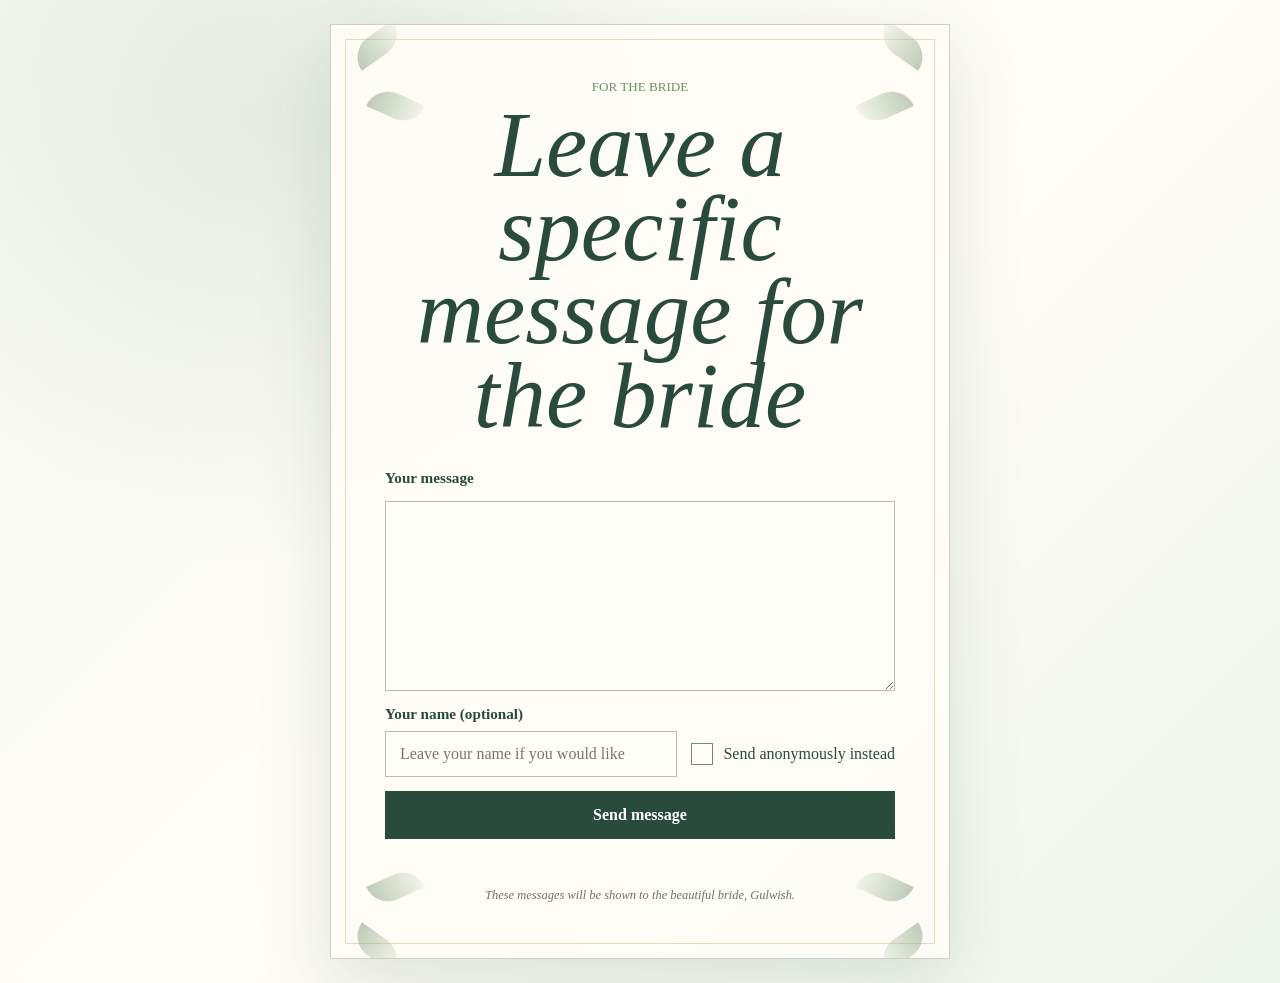
==== messages/index.html @ 37efc7a8 "Update clean bride reveal note wording" ====
<!doctype html>
<html lang="en">
  <head>
    <meta charset="utf-8">
    <meta name="viewport" content="width=device-width, initial-scale=1">
    <title>Leave a Message for the Bride</title>
    <link rel="stylesheet" href="../messages.css?v=20260630e">
  </head>
  <body>
    <main class="page-shell">
      <section class="message-panel" aria-label="Bride message form">
        <div class="leaf leaf-top-left" aria-hidden="true"></div>
        <div class="leaf leaf-top-right" aria-hidden="true"></div>
        <div class="leaf leaf-bottom-left" aria-hidden="true"></div>
        <div class="leaf leaf-bottom-right" aria-hidden="true"></div>

        <p class="kicker">For the bride</p>
        <h1>Leave a specific message for the bride</h1>

        <form id="messageForm" class="message-form">
          <label class="field-label" for="message">Your message</label>
          <textarea id="message" name="message" maxlength="1500" required></textarea>

          <div class="name-choice-row">
            <div class="name-group">
              <label class="field-label" for="name">Your name (optional)</label>
              <input id="name" name="name" type="text" maxlength="80" autocomplete="name" placeholder="Leave your name if you would like">
            </div>

            <label class="toggle-row">
              <input id="anonymous" name="anonymous" type="checkbox">
              <span class="checkmark" aria-hidden="true"></span>
              <span>Send anonymously instead</span>
            </label>
          </div>

          <button id="submitButton" type="submit">Send message</button>
          <p id="status" class="status" role="status" aria-live="polite"></p>
          <p class="reveal-note">These messages will be shown to the beautiful bride, Gulwish.</p>
        </form>
      </section>
    </main>

    <script>window.MESSAGES_CONFIG = { GOOGLE_SCRIPT_URL: "https://script.google.com/macros/s/AKfycbzR0C3f7CD_k56DmHD6vDjOwSdDDGbOG5ZdrrQ94lF_8BxwGDfL5MnVBjAroQpxLgRU8g/exec" };</script>
    <script src="../messages.js?v=20260630c"></script>
  </body>
</html>
---- messages.css ----
:root {
  --green: #284b3b;
  --leaf: #6f8f68;
  --sage: #dfe9d8;
  --cream: #fffdf7;
  --gold: #c7a76b;
  --ink: #23342a;
  --muted: #687568;
}

* {
  box-sizing: border-box;
}

body {
  margin: 0;
  min-height: 100vh;
  color: var(--ink);
  background:
    radial-gradient(circle at 20% 12%, rgba(111, 143, 104, 0.14), transparent 28rem),
    linear-gradient(135deg, #f7faf3 0%, #fffdf7 52%, #eef5eb 100%);
  font-family: Georgia, "Times New Roman", serif;
}

.page-shell {
  min-height: 100vh;
  display: grid;
  place-items: center;
  padding: 24px;
}

.message-panel {
  position: relative;
  width: min(620px, 100%);
  padding: clamp(28px, 6vw, 54px);
  border: 1px solid rgba(111, 143, 104, 0.38);
  background: rgba(255, 253, 247, 0.92);
  box-shadow: 0 24px 70px rgba(40, 75, 59, 0.14);
  overflow: hidden;
}

.message-panel::before {
  content: "";
  position: absolute;
  inset: 14px;
  border: 1px solid rgba(199, 167, 107, 0.42);
  pointer-events: none;
}

.kicker {
  margin: 0 0 8px;
  color: var(--leaf);
  font-size: 0.82rem;
  letter-spacing: 0;
  text-align: center;
  text-transform: uppercase;
}

h1 {
  position: relative;
  z-index: 1;
  max-width: 560px;
  margin: 0 auto 32px;
  color: var(--green);
  font-family: "Brush Script MT", "Segoe Script", "Snell Roundhand", cursive;
  font-size: clamp(3rem, 10vw, 5.8rem);
  font-style: italic;
  font-weight: 400;
  line-height: 0.9;
  text-align: center;
}

.message-form {
  position: relative;
  z-index: 1;
  display: grid;
  gap: 14px;
}

.field-label {
  color: var(--green);
  font-size: 0.95rem;
  font-weight: 700;
}

textarea,
input[type="text"] {
  width: 100%;
  border: 1px solid rgba(111, 143, 104, 0.55);
  background: #fffef9;
  color: var(--ink);
  font: 1rem/1.5 Georgia, "Times New Roman", serif;
  outline: none;
}

textarea {
  min-height: 190px;
  padding: 16px;
  resize: vertical;
}

input[type="text"] {
  height: 46px;
  padding: 0 14px;
}

input[type="text"]:disabled {
  color: var(--muted);
  background: rgba(223, 233, 216, 0.36);
}

textarea:focus,
input[type="text"]:focus {
  border-color: var(--green);
  box-shadow: 0 0 0 3px rgba(111, 143, 104, 0.18);
}

.name-choice-row {
  display: grid;
  grid-template-columns: minmax(0, 1fr) auto;
  gap: 14px;
  align-items: end;
}

.name-group {
  display: grid;
  gap: 8px;
}

.toggle-row {
  display: flex;
  align-items: center;
  gap: 10px;
  min-height: 46px;
  width: fit-content;
  color: var(--green);
  cursor: pointer;
  user-select: none;
  white-space: nowrap;
}

.toggle-row input {
  position: absolute;
  opacity: 0;
}

.checkmark {
  display: grid;
  place-items: center;
  flex: 0 0 auto;
  width: 22px;
  height: 22px;
  border: 1px solid var(--leaf);
  background: #fffef9;
}

.checkmark::after {
  content: "";
  width: 10px;
  height: 6px;
  border-left: 2px solid #fff;
  border-bottom: 2px solid #fff;
  transform: rotate(-45deg) translateY(-1px);
  opacity: 0;
}

.toggle-row input:checked + .checkmark {
  background: var(--green);
  border-color: var(--green);
}

.toggle-row input:checked + .checkmark::after {
  opacity: 1;
}

.hidden {
  display: none;
}

button {
  height: 48px;
  border: 0;
  background: var(--green);
  color: #fff;
  font: 700 1rem/1 Georgia, "Times New Roman", serif;
  cursor: pointer;
}

button:disabled {
  cursor: wait;
  opacity: 0.7;
}

.status {
  min-height: 24px;
  margin: 0;
  color: var(--muted);
  text-align: center;
}

.reveal-note {
  max-width: 440px;
  margin: -4px auto 0;
  color: var(--muted);
  font-size: 0.78rem;
  font-style: italic;
  line-height: 1.35;
  text-align: center;
}

.leaf {
  position: absolute;
  width: 118px;
  height: 118px;
  opacity: 0.55;
  pointer-events: none;
}

.leaf::before,
.leaf::after {
  content: "";
  position: absolute;
  width: 54px;
  height: 24px;
  border-radius: 54px 0;
  background: linear-gradient(90deg, rgba(111, 143, 104, 0.8), rgba(223, 233, 216, 0.65));
  transform-origin: 0 50%;
}

.leaf::before {
  transform: rotate(-35deg);
}

.leaf::after {
  top: 34px;
  left: 16px;
  transform: rotate(24deg);
}

.leaf-top-left {
  top: 24px;
  left: 24px;
}

.leaf-top-right {
  top: 24px;
  right: 24px;
  transform: scaleX(-1);
}

.leaf-bottom-left {
  bottom: 14px;
  left: 24px;
  transform: scaleY(-1);
}

.leaf-bottom-right {
  right: 24px;
  bottom: 14px;
  transform: scale(-1);
}

@media (max-width: 620px) {
  .name-choice-row {
    grid-template-columns: 1fr;
    align-items: stretch;
  }

  .toggle-row {
    min-height: auto;
    white-space: normal;
  }
}

@media (max-width: 520px) {
  .page-shell {
    padding: 12px;
  }

  .message-panel {
    min-height: calc(100vh - 24px);
    display: grid;
    align-content: center;
  }

  h1 {
    font-size: clamp(3.25rem, 14vw, 4.6rem);
  }

  .leaf {
    width: 82px;
    height: 82px;
  }
}
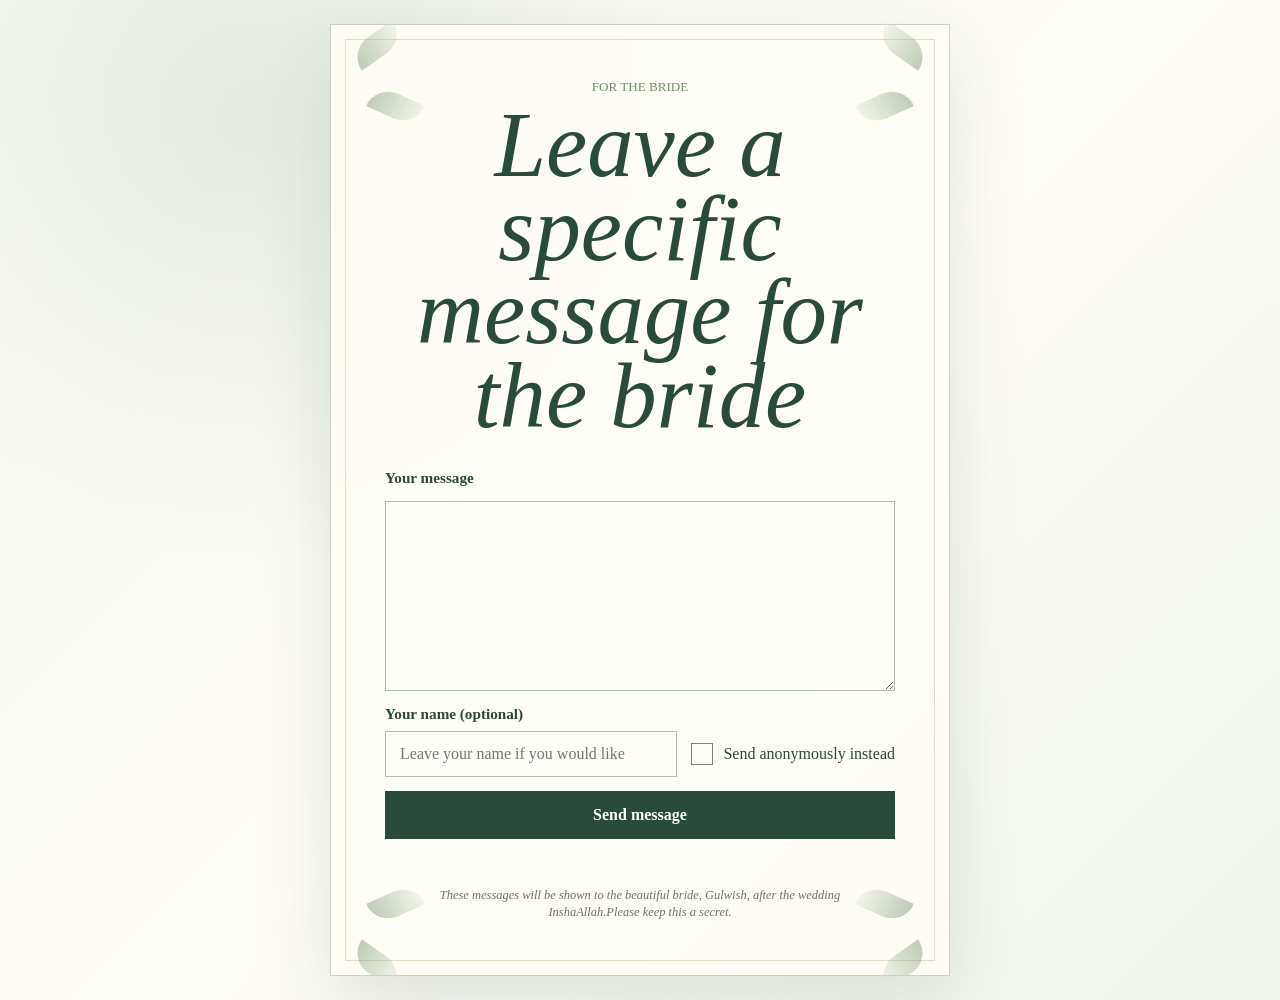
==== commit 78dfbd88: "Restore full clean bride reveal note" ====
--- a/messages/index.html
+++ b/messages/index.html
@@ -4,7 +4,7 @@
     <meta charset="utf-8">
     <meta name="viewport" content="width=device-width, initial-scale=1">
     <title>Leave a Message for the Bride</title>
-    <link rel="stylesheet" href="../messages.css?v=20260630e">
+    <link rel="stylesheet" href="../messages.css?v=20260630f">
   </head>
   <body>
     <main class="page-shell">
@@ -36,7 +36,7 @@
 
           <button id="submitButton" type="submit">Send message</button>
           <p id="status" class="status" role="status" aria-live="polite"></p>
-          <p class="reveal-note">These messages will be shown to the beautiful bride, Gulwish.</p>
+          <p class="reveal-note">These messages will be shown to the beautiful bride, Gulwish, after the wedding InshaAllah.<span>Please keep this a secret.</span></p>
         </form>
       </section>
     </main>
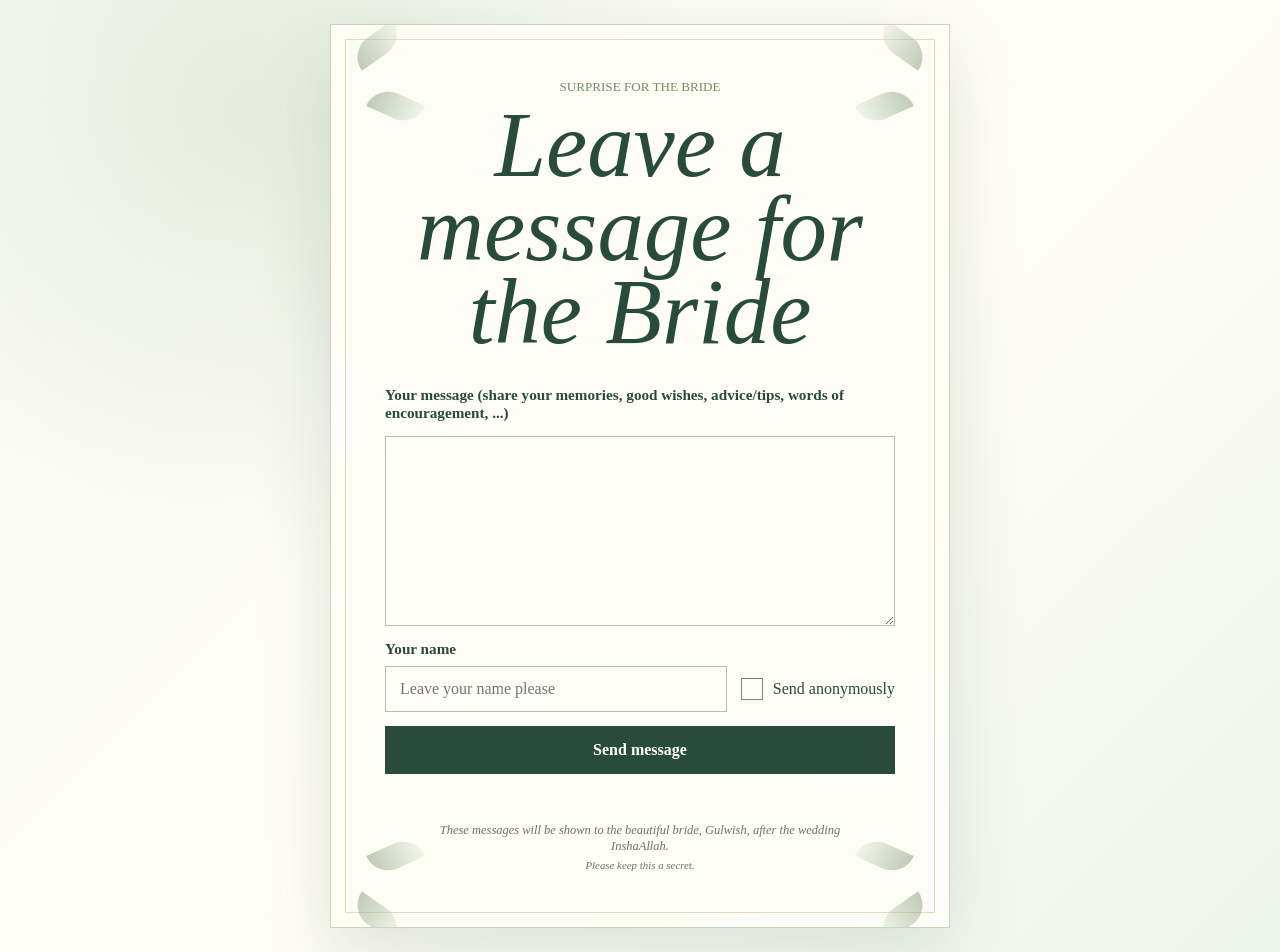
==== commit f087fcf7: "Update clean bride message form wording" ====
--- a/messages/index.html
+++ b/messages/index.html
@@ -3,8 +3,8 @@
   <head>
     <meta charset="utf-8">
     <meta name="viewport" content="width=device-width, initial-scale=1">
-    <title>Leave a Message for the Bride</title>
-    <link rel="stylesheet" href="../messages.css?v=20260630f">
+    <title>Surprise For the Bride</title>
+    <link rel="stylesheet" href="../messages.css?v=20260630g">
   </head>
   <body>
     <main class="page-shell">
@@ -14,23 +14,23 @@
         <div class="leaf leaf-bottom-left" aria-hidden="true"></div>
         <div class="leaf leaf-bottom-right" aria-hidden="true"></div>
 
-        <p class="kicker">For the bride</p>
-        <h1>Leave a specific message for the bride</h1>
+        <p class="kicker">SURPRISE FOR THE BRIDE</p>
+        <h1>Leave a message for the Bride</h1>
 
         <form id="messageForm" class="message-form">
-          <label class="field-label" for="message">Your message</label>
+          <label class="field-label" for="message">Your message <span>(share your memories, good wishes, advice/tips, words of encouragement, ...)</span></label>
           <textarea id="message" name="message" maxlength="1500" required></textarea>
 
           <div class="name-choice-row">
             <div class="name-group">
-              <label class="field-label" for="name">Your name (optional)</label>
-              <input id="name" name="name" type="text" maxlength="80" autocomplete="name" placeholder="Leave your name if you would like">
+              <label class="field-label" for="name">Your name</label>
+              <input id="name" name="name" type="text" maxlength="80" autocomplete="name" placeholder="Leave your name please">
             </div>
 
             <label class="toggle-row">
               <input id="anonymous" name="anonymous" type="checkbox">
               <span class="checkmark" aria-hidden="true"></span>
-              <span>Send anonymously instead</span>
+              <span>Send anonymously</span>
             </label>
           </div>
 
@@ -42,6 +42,6 @@
     </main>
 
     <script>window.MESSAGES_CONFIG = { GOOGLE_SCRIPT_URL: "https://script.google.com/macros/s/AKfycbzR0C3f7CD_k56DmHD6vDjOwSdDDGbOG5ZdrrQ94lF_8BxwGDfL5MnVBjAroQpxLgRU8g/exec" };</script>
-    <script src="../messages.js?v=20260630c"></script>
+    <script src="../messages.js?v=20260630g"></script>
   </body>
 </html>
--- a/messages.css
+++ b/messages.css
@@ -199,13 +199,20 @@
 }
 
 .reveal-note {
-  max-width: 440px;
+  max-width: 460px;
   margin: -4px auto 0;
   color: var(--muted);
   font-size: 0.78rem;
   font-style: italic;
   line-height: 1.35;
   text-align: center;
+}
+
+.reveal-note span {
+  display: block;
+  margin-top: 3px;
+  font-size: 0.68rem;
+  font-style: italic;
 }
 
 .leaf {
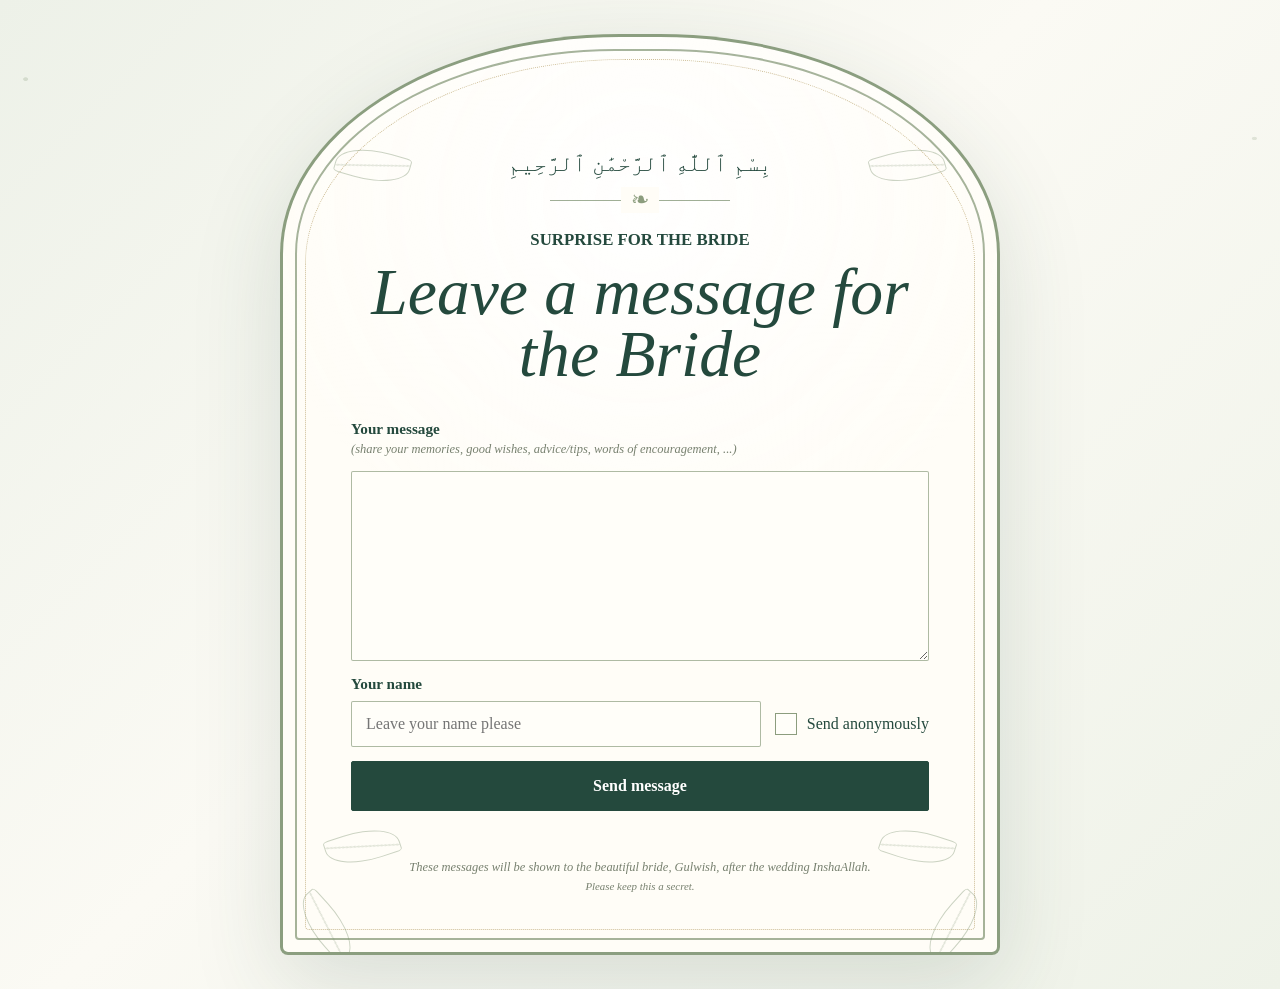
==== commit 3ad6542a: "Add wedding card header to clean messages URL" ====
--- a/messages/index.html
+++ b/messages/index.html
@@ -4,7 +4,7 @@
     <meta charset="utf-8">
     <meta name="viewport" content="width=device-width, initial-scale=1">
     <title>Surprise For the Bride</title>
-    <link rel="stylesheet" href="../messages.css?v=20260630g">
+    <link rel="stylesheet" href="../messages.css?v=20260701a">
   </head>
   <body>
     <main class="page-shell">
@@ -14,6 +14,8 @@
         <div class="leaf leaf-bottom-left" aria-hidden="true"></div>
         <div class="leaf leaf-bottom-right" aria-hidden="true"></div>
 
+        <p class="bismillah">بِسْمِ ٱللَّٰهِ ٱلرَّحْمَٰنِ ٱلرَّحِيمِ</p>
+        <div class="ornament-line" aria-hidden="true"></div>
         <p class="kicker">SURPRISE FOR THE BRIDE</p>
         <h1>Leave a message for the Bride</h1>
 
--- a/messages.css
+++ b/messages.css
@@ -1,11 +1,12 @@
 :root {
-  --green: #284b3b;
-  --leaf: #6f8f68;
-  --sage: #dfe9d8;
+  --green: #24493d;
+  --leaf: #8c9d7e;
+  --sage: #dfe6d8;
   --cream: #fffdf7;
-  --gold: #c7a76b;
-  --ink: #23342a;
-  --muted: #687568;
+  --paper: #faf8f0;
+  --gold: #c8b78c;
+  --ink: #203b32;
+  --muted: #77806f;
 }
 
 * {
@@ -16,9 +17,11 @@
   margin: 0;
   min-height: 100vh;
   color: var(--ink);
-  background:
-    radial-gradient(circle at 20% 12%, rgba(111, 143, 104, 0.14), transparent 28rem),
-    linear-gradient(135deg, #f7faf3 0%, #fffdf7 52%, #eef5eb 100%);
+  background-color: #f2f3eb;
+  background-image:
+    radial-gradient(ellipse at 2% 8%, rgba(124, 145, 111, 0.23) 0 2px, transparent 3px),
+    radial-gradient(ellipse at 98% 14%, rgba(124, 145, 111, 0.2) 0 2px, transparent 3px),
+    linear-gradient(135deg, #edf1e8 0%, #fbfaf4 46%, #eef2e8 100%);
   font-family: Georgia, "Times New Roman", serif;
 }
 
@@ -26,31 +29,88 @@
   min-height: 100vh;
   display: grid;
   place-items: center;
-  padding: 24px;
+  padding: 34px 24px;
+  overflow: hidden;
 }
 
 .message-panel {
   position: relative;
-  width: min(620px, 100%);
-  padding: clamp(28px, 6vw, 54px);
-  border: 1px solid rgba(111, 143, 104, 0.38);
-  background: rgba(255, 253, 247, 0.92);
-  box-shadow: 0 24px 70px rgba(40, 75, 59, 0.14);
+  width: min(720px, 100%);
+  padding: 112px 68px 58px;
+  border: 3px solid rgba(124, 145, 111, 0.88);
+  border-radius: 340px 340px 8px 8px / 220px 220px 8px 8px;
+  background:
+    radial-gradient(circle at 50% 18%, rgba(255, 255, 255, 0.92), transparent 24rem),
+    rgba(255, 253, 247, 0.97);
+  box-shadow: 0 28px 90px rgba(40, 75, 59, 0.15);
   overflow: hidden;
 }
 
+.message-panel::before,
+.message-panel::after {
+  content: "";
+  position: absolute;
+  pointer-events: none;
+  border-radius: 320px 320px 4px 4px / 205px 205px 4px 4px;
+}
+
 .message-panel::before {
+  inset: 12px;
+  border: 2px solid rgba(124, 145, 111, 0.68);
+}
+
+.message-panel::after {
+  inset: 22px;
+  border: 1px dotted rgba(200, 183, 140, 0.9);
+}
+
+.bismillah {
+  position: relative;
+  z-index: 2;
+  margin: 0 auto 13px;
+  color: var(--green);
+  font-family: "Times New Roman", serif;
+  font-size: 1.35rem;
+  line-height: 1.4;
+  text-align: center;
+}
+
+.ornament-line {
+  position: relative;
+  z-index: 2;
+  width: 180px;
+  height: 18px;
+  margin: 0 auto 20px;
+}
+
+.ornament-line::before {
   content: "";
   position: absolute;
-  inset: 14px;
-  border: 1px solid rgba(199, 167, 107, 0.42);
-  pointer-events: none;
+  top: 8px;
+  left: 0;
+  right: 0;
+  border-top: 1px solid rgba(124, 145, 111, 0.72);
+}
+
+.ornament-line::after {
+  content: "❧";
+  position: absolute;
+  top: -5px;
+  left: 50%;
+  padding: 0 10px;
+  color: var(--leaf);
+  background: var(--cream);
+  font-size: 1.35rem;
+  transform: translateX(-50%);
 }
 
 .kicker {
-  margin: 0 0 8px;
-  color: var(--leaf);
-  font-size: 0.82rem;
+  position: relative;
+  z-index: 2;
+  margin: 0 0 12px;
+  color: var(--green);
+  font-size: 1.05rem;
+  font-weight: 700;
   letter-spacing: 0;
   text-align: center;
   text-transform: uppercase;
@@ -58,21 +118,21 @@
 
 h1 {
   position: relative;
-  z-index: 1;
+  z-index: 2;
   max-width: 560px;
-  margin: 0 auto 32px;
+  margin: 0 auto 34px;
   color: var(--green);
   font-family: "Brush Script MT", "Segoe Script", "Snell Roundhand", cursive;
-  font-size: clamp(3rem, 10vw, 5.8rem);
+  font-size: 4.1rem;
   font-style: italic;
   font-weight: 400;
-  line-height: 0.9;
+  line-height: 0.94;
   text-align: center;
 }
 
 .message-form {
   position: relative;
-  z-index: 1;
+  z-index: 2;
   display: grid;
   gap: 14px;
 }
@@ -81,13 +141,24 @@
   color: var(--green);
   font-size: 0.95rem;
   font-weight: 700;
+}
+
+.field-label span {
+  display: block;
+  margin-top: 3px;
+  color: var(--muted);
+  font-size: 0.78rem;
+  font-style: italic;
+  font-weight: 400;
+  line-height: 1.35;
 }
 
 textarea,
 input[type="text"] {
   width: 100%;
-  border: 1px solid rgba(111, 143, 104, 0.55);
-  background: #fffef9;
+  border: 1px solid rgba(124, 145, 111, 0.62);
+  border-radius: 2px;
+  background: rgba(255, 254, 249, 0.96);
   color: var(--ink);
   font: 1rem/1.5 Georgia, "Times New Roman", serif;
   outline: none;
@@ -106,13 +177,13 @@
 
 input[type="text"]:disabled {
   color: var(--muted);
-  background: rgba(223, 233, 216, 0.36);
+  background: rgba(223, 230, 216, 0.5);
 }
 
 textarea:focus,
 input[type="text"]:focus {
   border-color: var(--green);
-  box-shadow: 0 0 0 3px rgba(111, 143, 104, 0.18);
+  box-shadow: 0 0 0 3px rgba(124, 145, 111, 0.18);
 }
 
 .name-choice-row {
@@ -178,14 +249,19 @@
 }
 
 button {
-  height: 48px;
-  border: 0;
+  height: 50px;
+  border: 1px solid var(--green);
+  border-radius: 2px;
   background: var(--green);
   color: #fff;
   font: 700 1rem/1 Georgia, "Times New Roman", serif;
   cursor: pointer;
 }
 
+button:hover {
+  background: #315b4c;
+}
+
 button:disabled {
   cursor: wait;
   opacity: 0.7;
@@ -194,12 +270,13 @@
 .status {
   min-height: 24px;
   margin: 0;
-  color: var(--muted);
+  color: var(--green);
+  font-style: italic;
   text-align: center;
 }
 
 .reveal-note {
-  max-width: 460px;
+  max-width: 470px;
   margin: -4px auto 0;
   color: var(--muted);
   font-size: 0.78rem;
@@ -212,14 +289,14 @@
   display: block;
   margin-top: 3px;
   font-size: 0.68rem;
-  font-style: italic;
 }
 
 .leaf {
   position: absolute;
-  width: 118px;
-  height: 118px;
-  opacity: 0.55;
+  z-index: 1;
+  width: 150px;
+  height: 150px;
+  opacity: 0.46;
   pointer-events: none;
 }
 
@@ -227,47 +304,59 @@
 .leaf::after {
   content: "";
   position: absolute;
-  width: 54px;
-  height: 24px;
-  border-radius: 54px 0;
-  background: linear-gradient(90deg, rgba(111, 143, 104, 0.8), rgba(223, 233, 216, 0.65));
+  width: 72px;
+  height: 30px;
+  border: 1px solid rgba(124, 145, 111, 0.85);
+  border-radius: 70% 8% 70% 8%;
+  background:
+    linear-gradient(165deg, transparent 48%, rgba(124, 145, 111, 0.5) 49% 51%, transparent 52%);
   transform-origin: 0 50%;
 }
 
 .leaf::before {
-  transform: rotate(-35deg);
+  transform: rotate(-38deg);
 }
 
 .leaf::after {
-  top: 34px;
-  left: 16px;
-  transform: rotate(24deg);
+  top: 44px;
+  left: 18px;
+  transform: rotate(28deg);
 }
 
 .leaf-top-left {
-  top: 24px;
-  left: 24px;
+  top: 46px;
+  left: 38px;
+  transform: rotate(-12deg);
 }
 
 .leaf-top-right {
-  top: 24px;
-  right: 24px;
-  transform: scaleX(-1);
+  top: 46px;
+  right: 38px;
+  transform: scaleX(-1) rotate(-12deg);
 }
 
 .leaf-bottom-left {
-  bottom: 14px;
-  left: 24px;
-  transform: scaleY(-1);
+  bottom: 24px;
+  left: 28px;
+  transform: scaleY(-1) rotate(-10deg);
 }
 
 .leaf-bottom-right {
-  right: 24px;
-  bottom: 14px;
-  transform: scale(-1);
-}
-
-@media (max-width: 620px) {
+  right: 28px;
+  bottom: 24px;
+  transform: scale(-1) rotate(-10deg);
+}
+
+@media (max-width: 720px) {
+  .page-shell {
+    padding: 16px;
+  }
+
+  .message-panel {
+    padding: 96px 42px 52px;
+    border-radius: 300px 300px 8px 8px / 185px 185px 8px 8px;
+  }
+
   .name-choice-row {
     grid-template-columns: 1fr;
     align-items: stretch;
@@ -277,25 +366,60 @@
     min-height: auto;
     white-space: normal;
   }
+
+  h1 {
+    font-size: 3.5rem;
+  }
 }
 
 @media (max-width: 520px) {
   .page-shell {
-    padding: 12px;
+    padding: 8px;
   }
 
   .message-panel {
-    min-height: calc(100vh - 24px);
-    display: grid;
-    align-content: center;
+    min-height: calc(100vh - 16px);
+    padding: 78px 28px 42px;
+    border-radius: 230px 230px 6px 6px / 150px 150px 6px 6px;
+  }
+
+  .message-panel::before {
+    inset: 9px;
+  }
+
+  .message-panel::after {
+    inset: 17px;
+  }
+
+  .bismillah {
+    font-size: 1.08rem;
+  }
+
+  .ornament-line {
+    width: 140px;
+    margin-bottom: 16px;
+  }
+
+  .kicker {
+    font-size: 0.88rem;
   }
 
   h1 {
-    font-size: clamp(3.25rem, 14vw, 4.6rem);
+    font-size: 3rem;
   }
 
   .leaf {
-    width: 82px;
-    height: 82px;
-  }
-}
+    width: 94px;
+    height: 94px;
+  }
+
+  .leaf-top-left {
+    top: 34px;
+    left: 18px;
+  }
+
+  .leaf-top-right {
+    top: 34px;
+    right: 18px;
+  }
+}
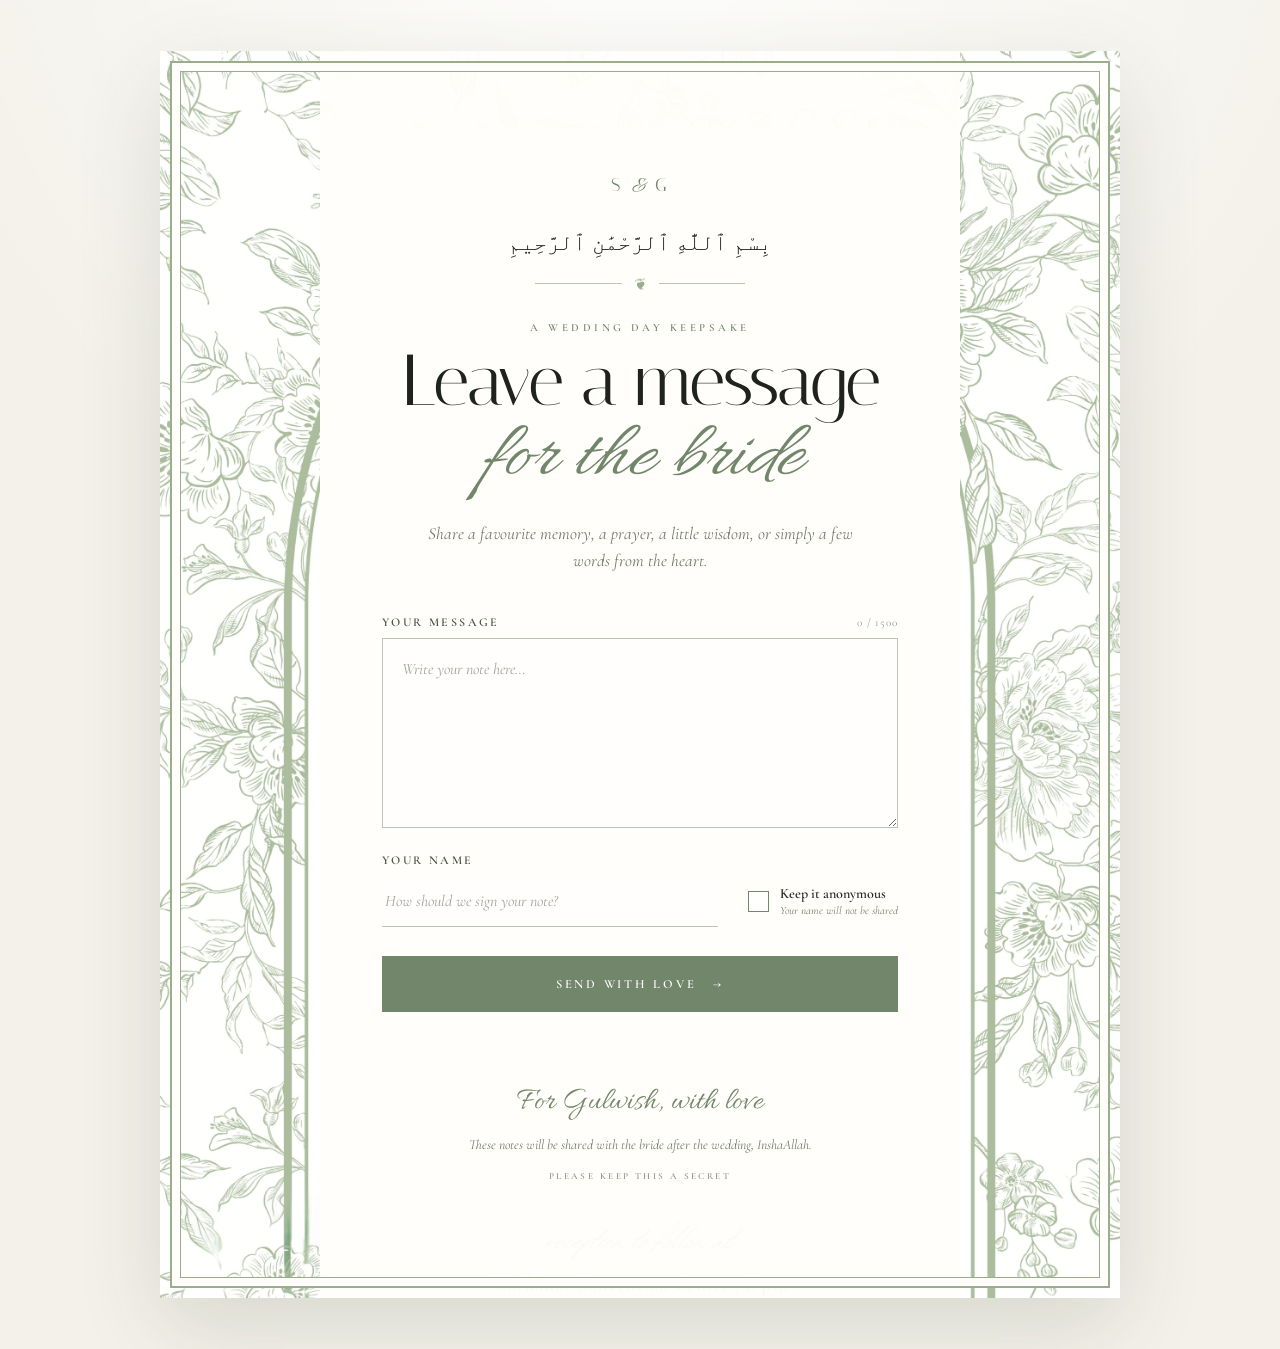
==== commit 81019b0f: "Redesign bride message page to match Nikkah invitation" ====
--- a/messages/index.html
+++ b/messages/index.html
@@ -3,47 +3,62 @@
   <head>
     <meta charset="utf-8">
     <meta name="viewport" content="width=device-width, initial-scale=1">
-    <title>Surprise For the Bride</title>
-    <link rel="stylesheet" href="../messages.css?v=20260701a">
+    <meta name="theme-color" content="#f7f5ee">
+    <title>Leave a Message for the Bride</title>
+    <link rel="preconnect" href="https://fonts.googleapis.com">
+    <link rel="preconnect" href="https://fonts.gstatic.com" crossorigin>
+    <link href="https://fonts.googleapis.com/css2?family=Allura&family=Cormorant+Garamond:ital,wght@0,400;0,500;0,600;1,400;1,500&family=Italiana&display=swap" rel="stylesheet">
+    <link rel="stylesheet" href="../messages.css?v=20260820a">
   </head>
   <body>
     <main class="page-shell">
-      <section class="message-panel" aria-label="Bride message form">
-        <div class="leaf leaf-top-left" aria-hidden="true"></div>
-        <div class="leaf leaf-top-right" aria-hidden="true"></div>
-        <div class="leaf leaf-bottom-left" aria-hidden="true"></div>
-        <div class="leaf leaf-bottom-right" aria-hidden="true"></div>
+      <section class="stationery" aria-label="Bride message form">
+        <div class="stationery-inner">
+          <header class="invitation-header">
+            <p class="monogram" aria-label="Shaheer and Gulwish"><span>S</span><i>&amp;</i><span>G</span></p>
+            <p class="bismillah" lang="ar" dir="rtl">بِسْمِ ٱللَّٰهِ ٱلرَّحْمَٰنِ ٱلرَّحِيمِ</p>
+            <div class="botanical-rule" aria-hidden="true"><span>❦</span></div>
+            <p class="kicker">A WEDDING DAY KEEPSAKE</p>
+            <h1><span>Leave a message</span><em>for the bride</em></h1>
+            <p class="introduction">Share a favourite memory, a prayer, a little wisdom, or simply a few words from the heart.</p>
+          </header>
 
-        <p class="bismillah">بِسْمِ ٱللَّٰهِ ٱلرَّحْمَٰنِ ٱلرَّحِيمِ</p>
-        <div class="ornament-line" aria-hidden="true"></div>
-        <p class="kicker">SURPRISE FOR THE BRIDE</p>
-        <h1>Leave a message for the Bride</h1>
-
-        <form id="messageForm" class="message-form">
-          <label class="field-label" for="message">Your message <span>(share your memories, good wishes, advice/tips, words of encouragement, ...)</span></label>
-          <textarea id="message" name="message" maxlength="1500" required></textarea>
-
-          <div class="name-choice-row">
-            <div class="name-group">
-              <label class="field-label" for="name">Your name</label>
-              <input id="name" name="name" type="text" maxlength="80" autocomplete="name" placeholder="Leave your name please">
+          <form id="messageForm" class="message-form">
+            <div class="field-group message-field">
+              <div class="label-row">
+                <label for="message">Your message</label>
+                <span id="messageCount" class="character-count" aria-live="polite">0 / 1500</span>
+              </div>
+              <textarea id="message" name="message" maxlength="1500" placeholder="Write your note here…" required></textarea>
             </div>
 
-            <label class="toggle-row">
-              <input id="anonymous" name="anonymous" type="checkbox">
-              <span class="checkmark" aria-hidden="true"></span>
-              <span>Send anonymously</span>
-            </label>
-          </div>
+            <div class="identity-row">
+              <div class="field-group name-group">
+                <label for="name">Your name</label>
+                <input id="name" name="name" type="text" maxlength="80" autocomplete="name" placeholder="How should we sign your note?">
+              </div>
 
-          <button id="submitButton" type="submit">Send message</button>
-          <p id="status" class="status" role="status" aria-live="polite"></p>
-          <p class="reveal-note">These messages will be shown to the beautiful bride, Gulwish, after the wedding InshaAllah.<span>Please keep this a secret.</span></p>
-        </form>
+              <label class="anonymous-choice">
+                <input id="anonymous" name="anonymous" type="checkbox">
+                <span class="checkmark" aria-hidden="true"></span>
+                <span class="anonymous-copy"><strong>Keep it anonymous</strong><small>Your name will not be shared</small></span>
+              </label>
+            </div>
+
+            <button id="submitButton" type="submit"><span>Send with love</span><span aria-hidden="true">→</span></button>
+            <p id="status" class="status" role="status" aria-live="polite"></p>
+          </form>
+
+          <footer class="invitation-footer">
+            <p class="sign-off">For Gulwish, with love</p>
+            <p>These notes will be shared with the bride after the wedding, InshaAllah.</p>
+            <p class="secret-note">PLEASE KEEP THIS A SECRET</p>
+          </footer>
+        </div>
       </section>
     </main>
 
     <script>window.MESSAGES_CONFIG = { GOOGLE_SCRIPT_URL: "https://script.google.com/macros/s/AKfycbzR0C3f7CD_k56DmHD6vDjOwSdDDGbOG5ZdrrQ94lF_8BxwGDfL5MnVBjAroQpxLgRU8g/exec" };</script>
-    <script src="../messages.js?v=20260630g"></script>
+    <script src="../messages.js?v=20260820a"></script>
   </body>
 </html>
--- a/messages.css
+++ b/messages.css
@@ -1,425 +1,300 @@
 :root {
-  --green: #24493d;
-  --leaf: #8c9d7e;
-  --sage: #dfe6d8;
-  --cream: #fffdf7;
-  --paper: #faf8f0;
-  --gold: #c8b78c;
-  --ink: #203b32;
-  --muted: #77806f;
-}
-
-* {
-  box-sizing: border-box;
-}
+  --sage: #9aad8d;
+  --sage-deep: #71866a;
+  --sage-pale: #dfe7db;
+  --paper: #fffefa;
+  --canvas: #f3f1e9;
+  --ink: #252823;
+  --muted: #73796f;
+  --line: rgba(113, 134, 106, 0.48);
+}
+
+* { box-sizing: border-box; }
+html { background: var(--canvas); }
 
 body {
   margin: 0;
+  min-width: 320px;
   min-height: 100vh;
   color: var(--ink);
-  background-color: #f2f3eb;
-  background-image:
-    radial-gradient(ellipse at 2% 8%, rgba(124, 145, 111, 0.23) 0 2px, transparent 3px),
-    radial-gradient(ellipse at 98% 14%, rgba(124, 145, 111, 0.2) 0 2px, transparent 3px),
-    linear-gradient(135deg, #edf1e8 0%, #fbfaf4 46%, #eef2e8 100%);
-  font-family: Georgia, "Times New Roman", serif;
-}
+  background: radial-gradient(circle at 50% -10%, rgba(255,255,255,.96), transparent 48rem), var(--canvas);
+  font-family: "Cormorant Garamond", Georgia, serif;
+  -webkit-font-smoothing: antialiased;
+}
+
+button, input, textarea { font: inherit; }
 
 .page-shell {
   min-height: 100vh;
   display: grid;
   place-items: center;
-  padding: 34px 24px;
+  padding: clamp(18px, 4vw, 64px);
+}
+
+.stationery {
+  position: relative;
+  isolation: isolate;
+  width: min(960px, 100%);
+  min-height: 1080px;
+  padding: clamp(42px, 7vw, 78px) clamp(28px, 10vw, 118px);
   overflow: hidden;
-}
-
-.message-panel {
-  position: relative;
-  width: min(720px, 100%);
-  padding: 112px 68px 58px;
-  border: 3px solid rgba(124, 145, 111, 0.88);
-  border-radius: 340px 340px 8px 8px / 220px 220px 8px 8px;
-  background:
-    radial-gradient(circle at 50% 18%, rgba(255, 255, 255, 0.92), transparent 24rem),
-    rgba(255, 253, 247, 0.97);
-  box-shadow: 0 28px 90px rgba(40, 75, 59, 0.15);
-  overflow: hidden;
-}
-
-.message-panel::before,
-.message-panel::after {
+  background: var(--paper);
+  box-shadow: 0 28px 80px rgba(55, 65, 49, .14);
+}
+
+.stationery::before {
   content: "";
   position: absolute;
-  pointer-events: none;
-  border-radius: 320px 320px 4px 4px / 205px 205px 4px 4px;
-}
-
-.message-panel::before {
-  inset: 12px;
-  border: 2px solid rgba(124, 145, 111, 0.68);
-}
-
-.message-panel::after {
-  inset: 22px;
-  border: 1px dotted rgba(200, 183, 140, 0.9);
-}
-
-.bismillah {
-  position: relative;
-  z-index: 2;
-  margin: 0 auto 13px;
-  color: var(--green);
-  font-family: "Times New Roman", serif;
-  font-size: 1.35rem;
-  line-height: 1.4;
-  text-align: center;
-}
-
-.ornament-line {
-  position: relative;
-  z-index: 2;
-  width: 180px;
-  height: 18px;
-  margin: 0 auto 20px;
-}
-
-.ornament-line::before {
+  z-index: -2;
+  inset: 0;
+  background: url("nikkah-card.jpeg") top center / 100% auto repeat-y;
+  opacity: .82;
+}
+
+.stationery::after {
   content: "";
   position: absolute;
-  top: 8px;
-  left: 0;
-  right: 0;
-  border-top: 1px solid rgba(124, 145, 111, 0.72);
-}
-
-.ornament-line::after {
-  content: "❧";
+  z-index: 3;
+  inset: 20px;
+  border: 1px solid var(--sage);
+  box-shadow: 0 0 0 8px var(--paper), 0 0 0 10px var(--sage);
+  pointer-events: none;
+}
+
+.stationery-inner {
+  position: relative;
+  z-index: 1;
+  width: min(640px, 100%);
+  min-height: 940px;
+  margin: 0 auto;
+  padding: 44px clamp(22px, 5vw, 62px) 38px;
+  background: linear-gradient(90deg, transparent, rgba(255,255,255,.9) 10%, rgba(255,255,255,.98) 50%, rgba(255,255,255,.9) 90%, transparent), rgba(255,254,250,.96);
+}
+
+.stationery-inner::before {
+  content: "";
   position: absolute;
-  top: -5px;
-  left: 50%;
-  padding: 0 10px;
-  color: var(--leaf);
-  background: var(--cream);
-  font-size: 1.35rem;
-  transform: translateX(-50%);
-}
-
-.kicker {
-  position: relative;
-  z-index: 2;
-  margin: 0 0 12px;
-  color: var(--green);
-  font-size: 1.05rem;
-  font-weight: 700;
+  z-index: -1;
+  inset: -120px 0 -240px;
+  background: rgba(255, 254, 250, .97);
+}
+
+.invitation-header { text-align: center; }
+
+.monogram {
+  display: flex;
+  justify-content: center;
+  align-items: baseline;
+  gap: 8px;
+  margin: 0 0 25px;
+  color: var(--sage-deep);
+  font-family: "Italiana", Georgia, serif;
+  font-size: 1.15rem;
+  letter-spacing: .15em;
+}
+
+.monogram i {
+  font-family: "Allura", "Snell Roundhand", cursive;
+  font-size: 1.4rem;
+  font-weight: 400;
   letter-spacing: 0;
-  text-align: center;
-  text-transform: uppercase;
-}
-
-h1 {
-  position: relative;
-  z-index: 2;
-  max-width: 560px;
-  margin: 0 auto 34px;
-  color: var(--green);
-  font-family: "Brush Script MT", "Segoe Script", "Snell Roundhand", cursive;
-  font-size: 4.1rem;
-  font-style: italic;
-  font-weight: 400;
-  line-height: 0.94;
-  text-align: center;
-}
-
-.message-form {
-  position: relative;
-  z-index: 2;
-  display: grid;
-  gap: 14px;
-}
-
-.field-label {
-  color: var(--green);
-  font-size: 0.95rem;
-  font-weight: 700;
-}
-
-.field-label span {
-  display: block;
-  margin-top: 3px;
-  color: var(--muted);
-  font-size: 0.78rem;
-  font-style: italic;
-  font-weight: 400;
-  line-height: 1.35;
-}
-
-textarea,
-input[type="text"] {
-  width: 100%;
-  border: 1px solid rgba(124, 145, 111, 0.62);
-  border-radius: 2px;
-  background: rgba(255, 254, 249, 0.96);
-  color: var(--ink);
-  font: 1rem/1.5 Georgia, "Times New Roman", serif;
-  outline: none;
-}
-
-textarea {
-  min-height: 190px;
-  padding: 16px;
-  resize: vertical;
-}
-
-input[type="text"] {
-  height: 46px;
-  padding: 0 14px;
-}
-
-input[type="text"]:disabled {
-  color: var(--muted);
-  background: rgba(223, 230, 216, 0.5);
-}
-
-textarea:focus,
-input[type="text"]:focus {
-  border-color: var(--green);
-  box-shadow: 0 0 0 3px rgba(124, 145, 111, 0.18);
-}
-
-.name-choice-row {
-  display: grid;
-  grid-template-columns: minmax(0, 1fr) auto;
-  gap: 14px;
-  align-items: end;
-}
-
-.name-group {
-  display: grid;
-  gap: 8px;
-}
-
-.toggle-row {
+}
+
+.bismillah {
+  margin: 0;
+  color: #1e211e;
+  font-family: "Times New Roman", serif;
+  font-size: clamp(1.05rem, 2.2vw, 1.35rem);
+  line-height: 1.6;
+}
+
+.botanical-rule {
   display: flex;
   align-items: center;
-  gap: 10px;
-  min-height: 46px;
-  width: fit-content;
-  color: var(--green);
+  width: min(210px, 58%);
+  margin: 13px auto 27px;
+  color: var(--sage);
+}
+
+.botanical-rule::before, .botanical-rule::after { content: ""; flex: 1; border-top: 1px solid var(--line); }
+.botanical-rule span { margin: 0 13px; font-size: 1rem; transform: rotate(-12deg); }
+
+.kicker {
+  margin: 0 0 14px;
+  color: var(--sage-deep);
+  font-size: .68rem;
+  font-weight: 600;
+  letter-spacing: .32em;
+}
+
+h1 { margin: 0; color: #1f221f; font-weight: 400; line-height: .92; }
+
+h1 span {
+  display: block;
+  font-family: "Italiana", Georgia, serif;
+  font-size: clamp(2.5rem, 6vw, 4.5rem);
+  letter-spacing: -.035em;
+}
+
+h1 em {
+  display: block;
+  margin: 11px 0 0;
+  color: var(--sage-deep);
+  font-family: "Allura", "Snell Roundhand", cursive;
+  font-size: clamp(2.8rem, 7vw, 5rem);
+  font-weight: 400;
+  line-height: .85;
+}
+
+.introduction {
+  max-width: 450px;
+  margin: 28px auto 40px;
+  color: var(--muted);
+  font-size: 1.08rem;
+  font-style: italic;
+  line-height: 1.55;
+}
+
+.message-form { display: grid; gap: 25px; }
+.field-group { display: grid; gap: 9px; }
+
+.field-group > label, .label-row label {
+  color: #464d44;
+  font-size: .75rem;
+  font-weight: 600;
+  letter-spacing: .2em;
+  text-transform: uppercase;
+}
+
+.label-row { display: flex; justify-content: space-between; align-items: baseline; gap: 16px; }
+.character-count { color: #92978f; font-size: .7rem; letter-spacing: .08em; }
+
+textarea, input[type="text"] {
+  width: 100%;
+  border: 0;
+  border-bottom: 1px solid var(--line);
+  border-radius: 0;
+  outline: none;
+  background: rgba(255,255,255,.66);
+  color: var(--ink);
+  transition: border-color 180ms ease, background 180ms ease, box-shadow 180ms ease;
+}
+
+textarea { min-height: 190px; padding: 18px 19px; border: 1px solid var(--line); line-height: 1.55; resize: vertical; }
+input[type="text"] { height: 51px; padding: 0 3px; }
+textarea::placeholder, input::placeholder { color: #a0a49c; font-style: italic; }
+
+textarea:focus, input[type="text"]:focus {
+  border-color: var(--sage-deep);
+  background: #fff;
+  box-shadow: 0 4px 0 -3px var(--sage-deep);
+}
+
+input[type="text"]:disabled { color: var(--muted); background: rgba(223,231,219,.34); }
+
+.identity-row { display: grid; grid-template-columns: minmax(0, 1fr) auto; gap: 30px; align-items: end; }
+
+.anonymous-choice {
+  display: flex;
+  align-items: center;
+  gap: 11px;
+  min-height: 51px;
+  color: var(--ink);
   cursor: pointer;
   user-select: none;
-  white-space: nowrap;
-}
-
-.toggle-row input {
-  position: absolute;
-  opacity: 0;
-}
+}
+
+.anonymous-choice input { position: absolute; opacity: 0; pointer-events: none; }
 
 .checkmark {
+  position: relative;
   display: grid;
   place-items: center;
   flex: 0 0 auto;
-  width: 22px;
-  height: 22px;
-  border: 1px solid var(--leaf);
-  background: #fffef9;
+  width: 21px;
+  height: 21px;
+  border: 1px solid var(--sage-deep);
+  background: rgba(255,255,255,.75);
+  transition: background 160ms ease;
 }
 
 .checkmark::after {
   content: "";
-  width: 10px;
-  height: 6px;
-  border-left: 2px solid #fff;
-  border-bottom: 2px solid #fff;
-  transform: rotate(-45deg) translateY(-1px);
+  width: 8px;
+  height: 5px;
+  margin-top: -2px;
+  border-left: 1.5px solid #fff;
+  border-bottom: 1.5px solid #fff;
   opacity: 0;
-}
-
-.toggle-row input:checked + .checkmark {
-  background: var(--green);
-  border-color: var(--green);
-}
-
-.toggle-row input:checked + .checkmark::after {
-  opacity: 1;
-}
-
-.hidden {
-  display: none;
-}
+  transform: rotate(-45deg);
+}
+
+.anonymous-choice input:focus-visible + .checkmark { outline: 2px solid var(--sage-deep); outline-offset: 3px; }
+.anonymous-choice input:checked + .checkmark { background: var(--sage-deep); }
+.anonymous-choice input:checked + .checkmark::after { opacity: 1; }
+
+.anonymous-copy { display: grid; gap: 2px; white-space: nowrap; }
+.anonymous-copy strong { font-size: .88rem; font-weight: 600; }
+.anonymous-copy small { color: var(--muted); font-size: .7rem; font-style: italic; }
 
 button {
-  height: 50px;
-  border: 1px solid var(--green);
-  border-radius: 2px;
-  background: var(--green);
+  display: flex;
+  justify-content: center;
+  align-items: center;
+  gap: 17px;
+  min-height: 56px;
+  margin-top: 4px;
+  border: 1px solid var(--sage-deep);
+  border-radius: 0;
+  background: var(--sage-deep);
   color: #fff;
-  font: 700 1rem/1 Georgia, "Times New Roman", serif;
+  font-size: .78rem;
+  font-weight: 600;
+  letter-spacing: .22em;
+  text-transform: uppercase;
   cursor: pointer;
-}
-
-button:hover {
-  background: #315b4c;
-}
-
-button:disabled {
-  cursor: wait;
-  opacity: 0.7;
-}
-
-.status {
-  min-height: 24px;
-  margin: 0;
-  color: var(--green);
-  font-style: italic;
-  text-align: center;
-}
-
-.reveal-note {
-  max-width: 470px;
-  margin: -4px auto 0;
-  color: var(--muted);
-  font-size: 0.78rem;
-  font-style: italic;
-  line-height: 1.35;
-  text-align: center;
-}
-
-.reveal-note span {
-  display: block;
-  margin-top: 3px;
-  font-size: 0.68rem;
-}
-
-.leaf {
-  position: absolute;
-  z-index: 1;
-  width: 150px;
-  height: 150px;
-  opacity: 0.46;
-  pointer-events: none;
-}
-
-.leaf::before,
-.leaf::after {
-  content: "";
-  position: absolute;
-  width: 72px;
-  height: 30px;
-  border: 1px solid rgba(124, 145, 111, 0.85);
-  border-radius: 70% 8% 70% 8%;
-  background:
-    linear-gradient(165deg, transparent 48%, rgba(124, 145, 111, 0.5) 49% 51%, transparent 52%);
-  transform-origin: 0 50%;
-}
-
-.leaf::before {
-  transform: rotate(-38deg);
-}
-
-.leaf::after {
-  top: 44px;
-  left: 18px;
-  transform: rotate(28deg);
-}
-
-.leaf-top-left {
-  top: 46px;
-  left: 38px;
-  transform: rotate(-12deg);
-}
-
-.leaf-top-right {
-  top: 46px;
-  right: 38px;
-  transform: scaleX(-1) rotate(-12deg);
-}
-
-.leaf-bottom-left {
-  bottom: 24px;
-  left: 28px;
-  transform: scaleY(-1) rotate(-10deg);
-}
-
-.leaf-bottom-right {
-  right: 28px;
-  bottom: 24px;
-  transform: scale(-1) rotate(-10deg);
-}
+  transition: background 180ms ease, transform 180ms ease;
+}
+
+button:hover { background: #5f7559; }
+button:active { transform: translateY(1px); }
+button:focus-visible { outline: 2px solid var(--sage-deep); outline-offset: 4px; }
+button:disabled { cursor: wait; opacity: .65; }
+
+.status { min-height: 22px; margin: -10px 0 0; color: var(--sage-deep); font-size: .92rem; font-style: italic; text-align: center; }
+.invitation-footer { margin-top: 33px; color: var(--muted); text-align: center; }
+
+.sign-off {
+  margin: 0 0 13px;
+  color: var(--sage-deep);
+  font-family: "Allura", "Snell Roundhand", cursive;
+  font-size: 2rem;
+}
+
+.invitation-footer > p:not(.sign-off):not(.secret-note) { max-width: 420px; margin: 0 auto; font-size: .86rem; font-style: italic; line-height: 1.4; }
+.secret-note { margin: 16px 0 0; color: #8f968c; font-size: .58rem; font-weight: 600; letter-spacing: .26em; }
 
 @media (max-width: 720px) {
-  .page-shell {
-    padding: 16px;
-  }
-
-  .message-panel {
-    padding: 96px 42px 52px;
-    border-radius: 300px 300px 8px 8px / 185px 185px 8px 8px;
-  }
-
-  .name-choice-row {
-    grid-template-columns: 1fr;
-    align-items: stretch;
-  }
-
-  .toggle-row {
-    min-height: auto;
-    white-space: normal;
-  }
-
-  h1 {
-    font-size: 3.5rem;
-  }
-}
-
-@media (max-width: 520px) {
-  .page-shell {
-    padding: 8px;
-  }
-
-  .message-panel {
-    min-height: calc(100vh - 16px);
-    padding: 78px 28px 42px;
-    border-radius: 230px 230px 6px 6px / 150px 150px 6px 6px;
-  }
-
-  .message-panel::before {
-    inset: 9px;
-  }
-
-  .message-panel::after {
-    inset: 17px;
-  }
-
-  .bismillah {
-    font-size: 1.08rem;
-  }
-
-  .ornament-line {
-    width: 140px;
-    margin-bottom: 16px;
-  }
-
-  .kicker {
-    font-size: 0.88rem;
-  }
-
-  h1 {
-    font-size: 3rem;
-  }
-
-  .leaf {
-    width: 94px;
-    height: 94px;
-  }
-
-  .leaf-top-left {
-    top: 34px;
-    left: 18px;
-  }
-
-  .leaf-top-right {
-    top: 34px;
-    right: 18px;
-  }
-}
+  .page-shell { display: block; padding: 0; }
+  .stationery { min-height: 100vh; padding: 47px 25px 48px; box-shadow: none; }
+  .stationery::after { inset: 12px; box-shadow: 0 0 0 5px var(--paper), 0 0 0 6px var(--sage); }
+  .stationery-inner { min-height: calc(100vh - 95px); padding: 35px clamp(16px, 5vw, 28px) 30px; }
+  .monogram { margin-bottom: 20px; }
+  .introduction { margin-bottom: 33px; }
+  .identity-row { grid-template-columns: 1fr; gap: 18px; }
+  .anonymous-choice { min-height: auto; }
+  .anonymous-copy { white-space: normal; }
+}
+
+@media (max-width: 420px) {
+  .stationery { padding-right: 19px; padding-left: 19px; }
+  .stationery-inner { padding-right: 17px; padding-left: 17px; }
+  h1 span { font-size: 2.35rem; }
+  h1 em { font-size: 3rem; }
+  .introduction { font-size: 1rem; }
+  textarea { min-height: 180px; }
+}
+
+@media (prefers-reduced-motion: reduce) {
+  *, *::before, *::after { scroll-behavior: auto !important; transition: none !important; }
+}
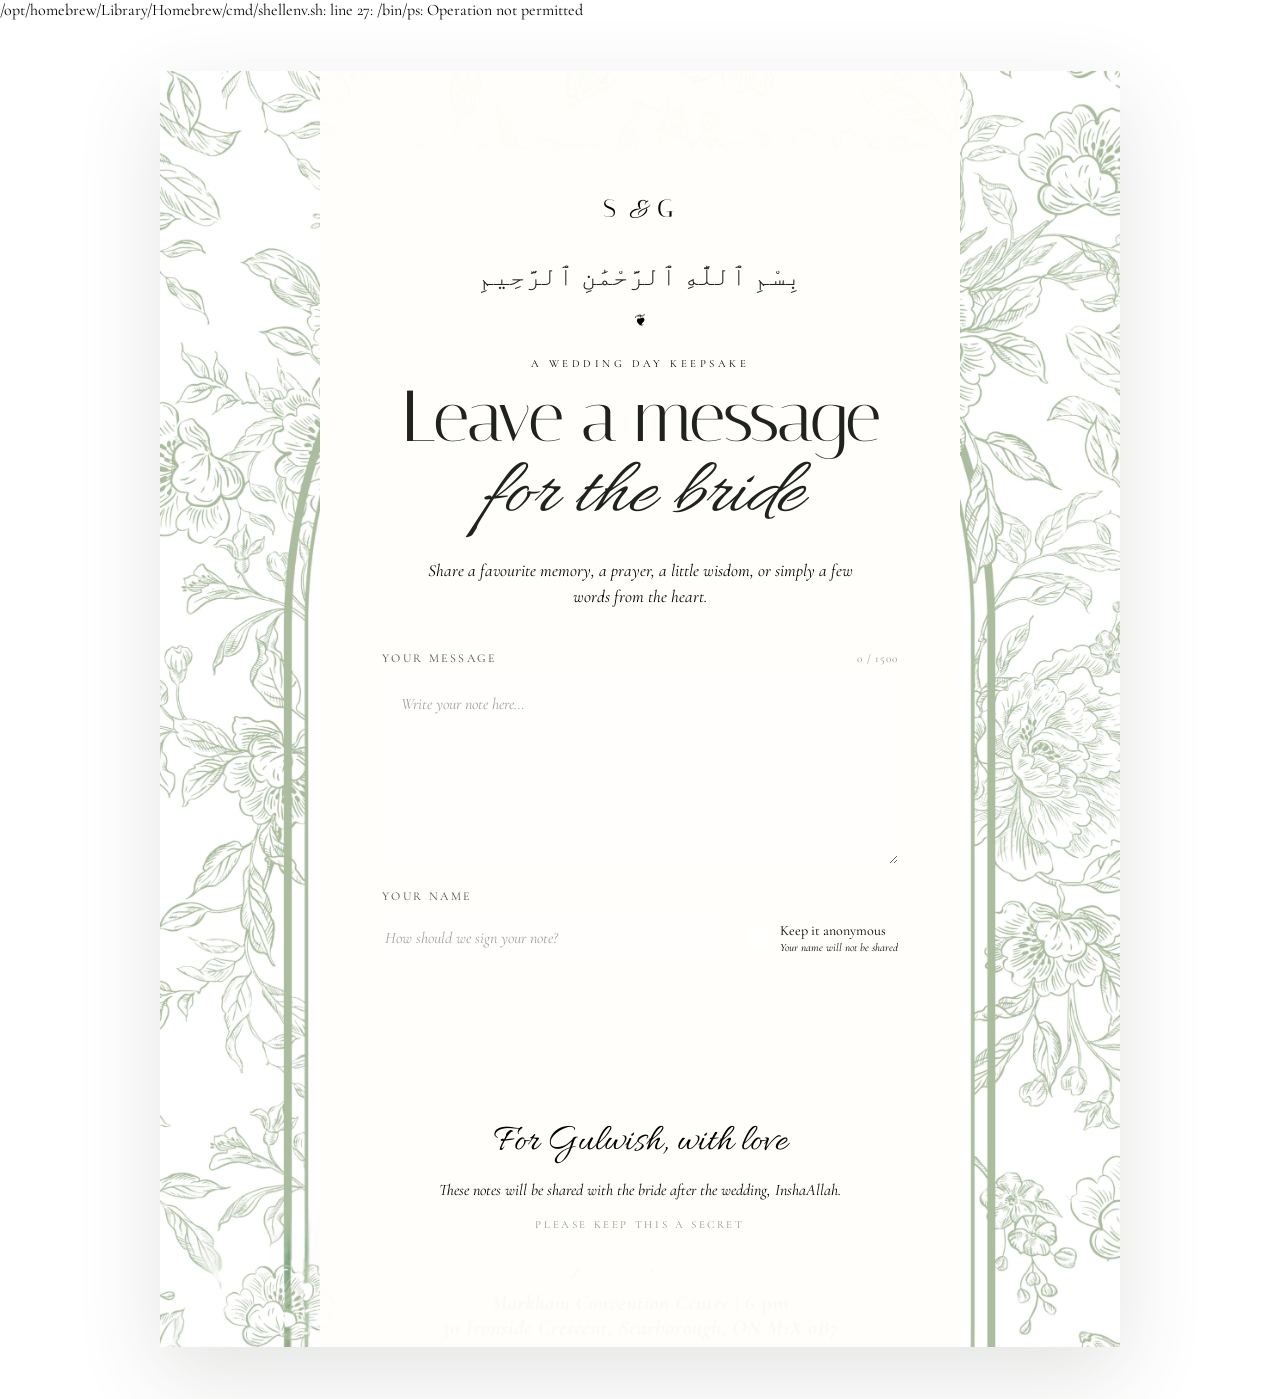
==== commit 91089a40: "Update messages/index.html for refined message page" ====
--- a/messages/index.html
+++ b/messages/index.html
@@ -1,3 +1,4 @@
+/opt/homebrew/Library/Homebrew/cmd/shellenv.sh: line 27: /bin/ps: Operation not permitted
 <!doctype html>
 <html lang="en">
   <head>
@@ -8,7 +9,7 @@
     <link rel="preconnect" href="https://fonts.googleapis.com">
     <link rel="preconnect" href="https://fonts.gstatic.com" crossorigin>
     <link href="https://fonts.googleapis.com/css2?family=Allura&family=Cormorant+Garamond:ital,wght@0,400;0,500;0,600;1,400;1,500&family=Italiana&display=swap" rel="stylesheet">
-    <link rel="stylesheet" href="../messages.css?v=20260820a">
+    <link rel="stylesheet" href="../messages.css?v=20260821a">
   </head>
   <body>
     <main class="page-shell">
--- a/messages.css
+++ b/messages.css
@@ -1,3 +1,4 @@
+/opt/homebrew/Library/Homebrew/cmd/shellenv.sh: line 27: /bin/ps: Operation not permitted
 :root {
   --sage: #9aad8d;
   --sage-deep: #71866a;
@@ -89,13 +90,13 @@
   margin: 0 0 25px;
   color: var(--sage-deep);
   font-family: "Italiana", Georgia, serif;
-  font-size: 1.15rem;
+  font-size: 1.55rem;
   letter-spacing: .15em;
 }
 
 .monogram i {
   font-family: "Allura", "Snell Roundhand", cursive;
-  font-size: 1.4rem;
+  font-size: 1.85rem;
   font-weight: 400;
   letter-spacing: 0;
 }
@@ -104,7 +105,7 @@
   margin: 0;
   color: #1e211e;
   font-family: "Times New Roman", serif;
-  font-size: clamp(1.05rem, 2.2vw, 1.35rem);
+  font-size: clamp(1.25rem, 2.6vw, 1.65rem);
   line-height: 1.6;
 }
 
@@ -123,7 +124,7 @@
   margin: 0 0 14px;
   color: var(--sage-deep);
   font-size: .68rem;
-  font-weight: 600;
+  font-weight: 400;
   letter-spacing: .32em;
 }
 
@@ -161,7 +162,7 @@
 .field-group > label, .label-row label {
   color: #464d44;
   font-size: .75rem;
-  font-weight: 600;
+  font-weight: 400;
   letter-spacing: .2em;
   text-transform: uppercase;
 }
@@ -234,7 +235,7 @@
 .anonymous-choice input:checked + .checkmark::after { opacity: 1; }
 
 .anonymous-copy { display: grid; gap: 2px; white-space: nowrap; }
-.anonymous-copy strong { font-size: .88rem; font-weight: 600; }
+.anonymous-copy strong { font-size: .88rem; font-weight: 400; }
 .anonymous-copy small { color: var(--muted); font-size: .7rem; font-style: italic; }
 
 button {
@@ -249,7 +250,7 @@
   background: var(--sage-deep);
   color: #fff;
   font-size: .78rem;
-  font-weight: 600;
+  font-weight: 400;
   letter-spacing: .22em;
   text-transform: uppercase;
   cursor: pointer;
@@ -268,11 +269,11 @@
   margin: 0 0 13px;
   color: var(--sage-deep);
   font-family: "Allura", "Snell Roundhand", cursive;
-  font-size: 2rem;
-}
-
-.invitation-footer > p:not(.sign-off):not(.secret-note) { max-width: 420px; margin: 0 auto; font-size: .86rem; font-style: italic; line-height: 1.4; }
-.secret-note { margin: 16px 0 0; color: #8f968c; font-size: .58rem; font-weight: 600; letter-spacing: .26em; }
+  font-size: 2.4rem;
+}
+
+.invitation-footer > p:not(.sign-off):not(.secret-note) { max-width: 460px; margin: 0 auto; font-size: 1rem; font-style: italic; line-height: 1.45; }
+.secret-note { margin: 16px 0 0; color: #8f968c; font-size: .68rem; font-weight: 400; letter-spacing: .24em; }
 
 @media (max-width: 720px) {
   .page-shell { display: block; padding: 0; }
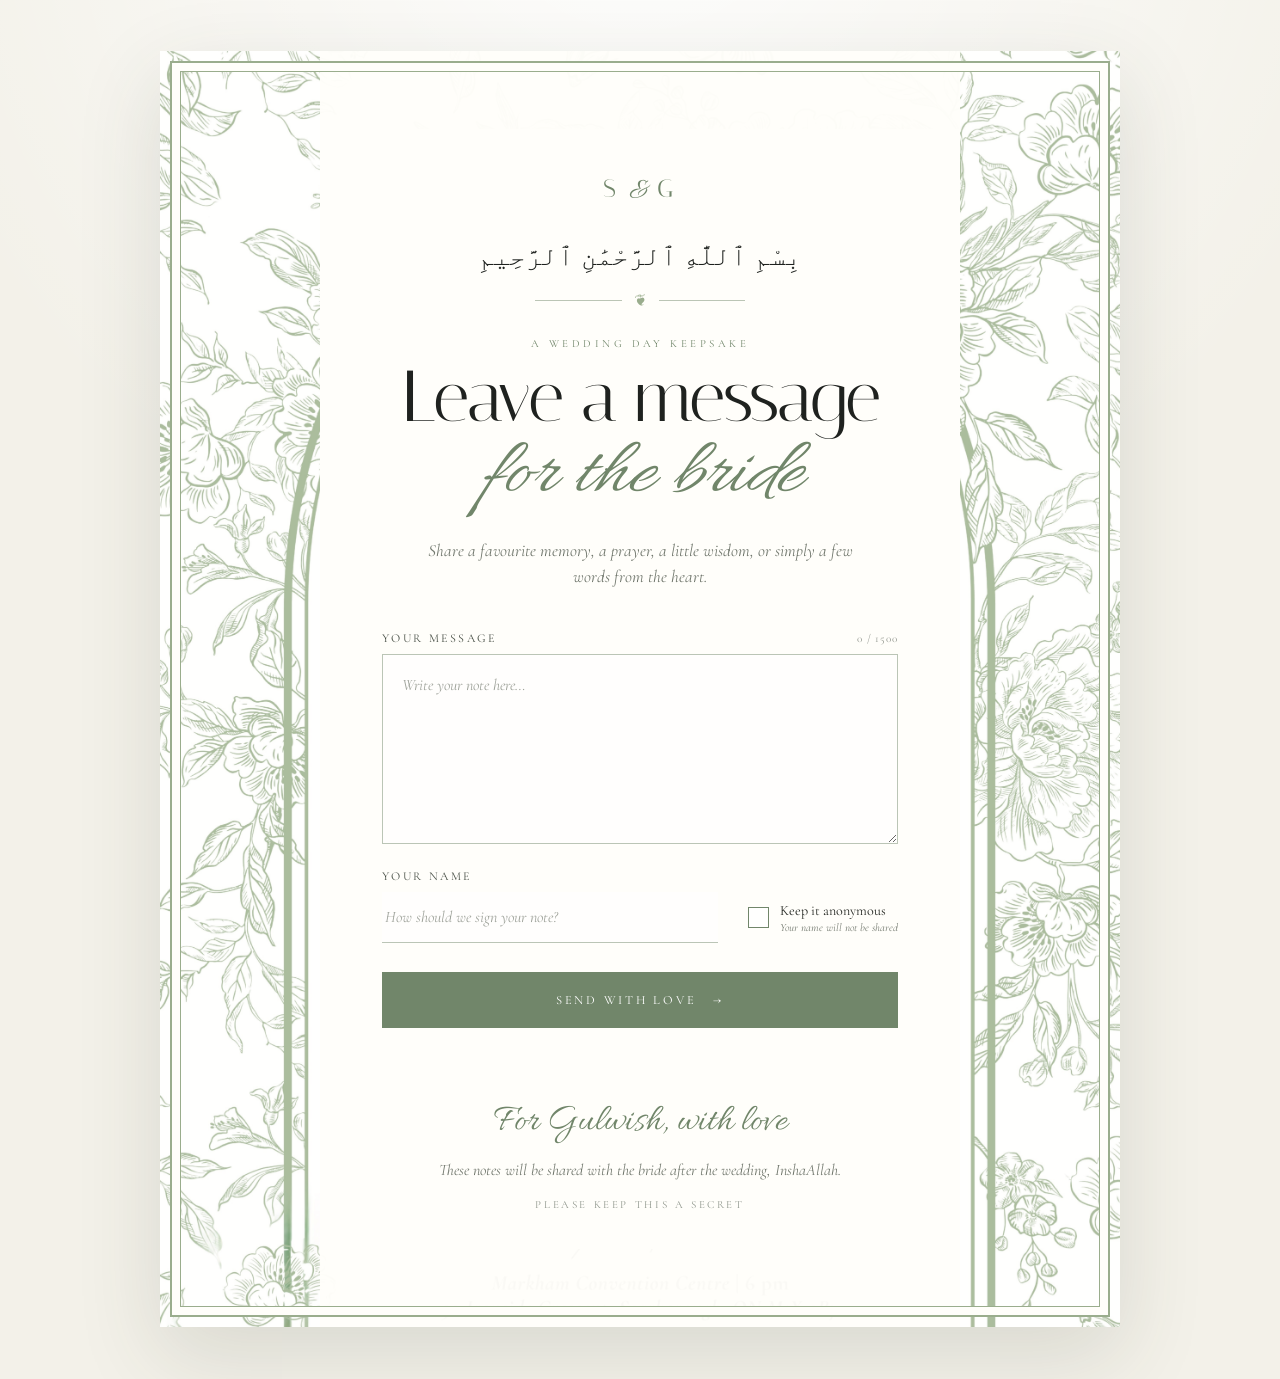
==== commit 1195001b: "Clean message page source" ====
--- a/messages/index.html
+++ b/messages/index.html
@@ -1,11 +1,10 @@
-/opt/homebrew/Library/Homebrew/cmd/shellenv.sh: line 27: /bin/ps: Operation not permitted
 <!doctype html>
 <html lang="en">
   <head>
     <meta charset="utf-8">
     <meta name="viewport" content="width=device-width, initial-scale=1">
     <meta name="theme-color" content="#f7f5ee">
-    <title>Leave a Message for the Bride</title>
+    <title>Surprise for the Bride</title>
     <link rel="preconnect" href="https://fonts.googleapis.com">
     <link rel="preconnect" href="https://fonts.gstatic.com" crossorigin>
     <link href="https://fonts.googleapis.com/css2?family=Allura&family=Cormorant+Garamond:ital,wght@0,400;0,500;0,600;1,400;1,500&family=Italiana&display=swap" rel="stylesheet">
--- a/messages.css
+++ b/messages.css
@@ -1,4 +1,3 @@
-/opt/homebrew/Library/Homebrew/cmd/shellenv.sh: line 27: /bin/ps: Operation not permitted
 :root {
   --sage: #9aad8d;
   --sage-deep: #71866a;
